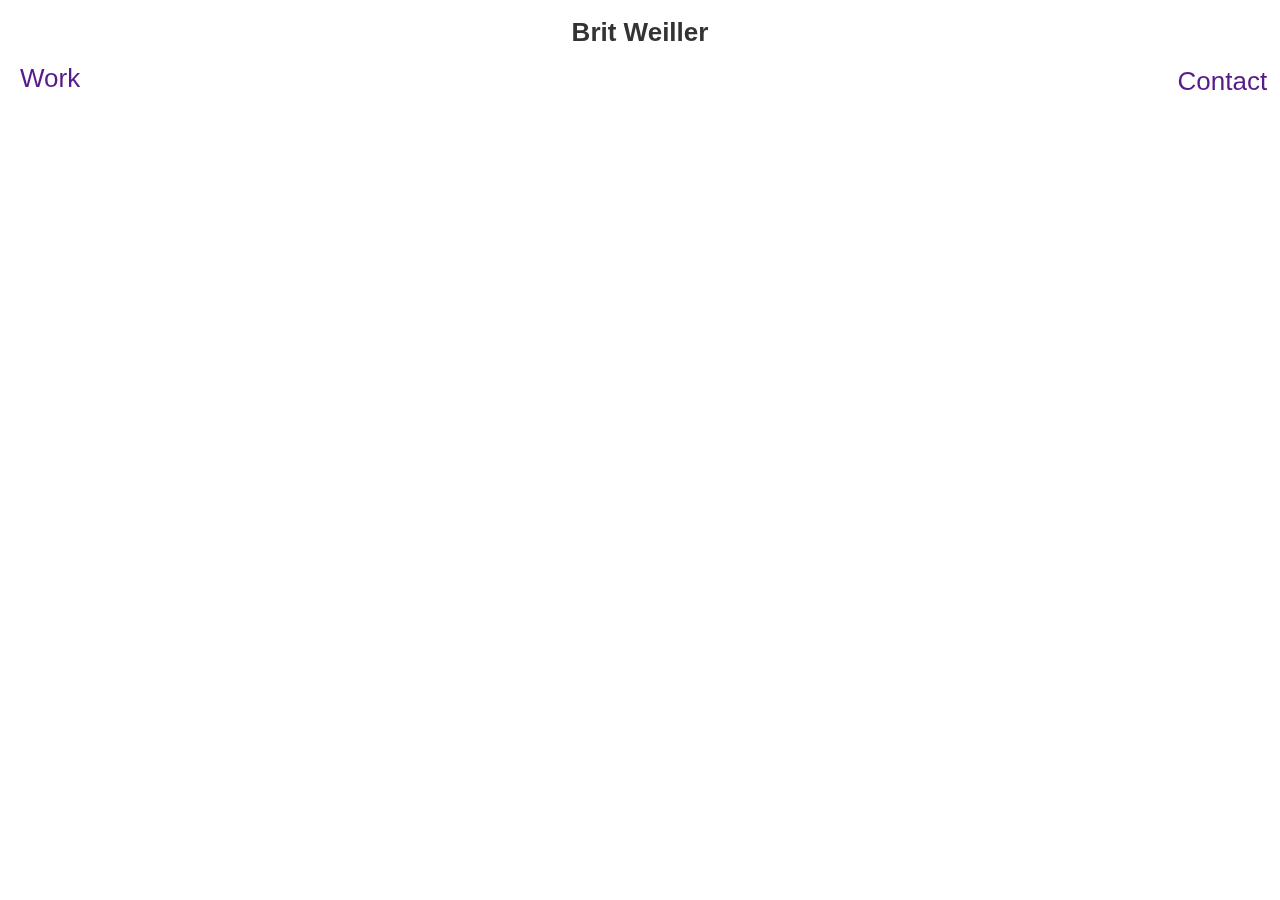
==== index.html @ 8a814f05 "1" ====
<!DOCTYPE html>
<html lang="en">
<head>
    <meta charset="UTF-8">
    <meta http-equiv="X-UA-Compatible" content="IE=edge">
    <meta name="viewport" content="width=device-width, initial-scale=1.0"><link rel="stylesheet" href="style.css">
    <title>Document</title>
</head>
<body>
<div class="menu-header">
    <a href="" class="link-work">Work</a>

  <h1>Brit Weiller</h1>

    <a href="" class="link-Contact">Contact</a>
</div>



</body>
</html>
---- style.css ----
body{
    font-family: Arial, Helvetica, sans-serif;
}
.menu-header{
    height: 60px;
    position: fixed;
    display: block;
    top: 0;
    left: 0;
    width: 100%;
    box-sizing: border-box;
    color: #333
}
.link-work{
    position: absolute;
    top: 25px;
    left: 20px;
    text-decoration: none;
    font-size: 26px;
    margin-top: 38px;
   
}
h1{
   text-align: center;
    font-size: 26px;
}
.link-Contact{
   text-decoration: none;
   margin-left: 92vw;
   margin-bottom: 7px;
   font-size: 26px;
 

}
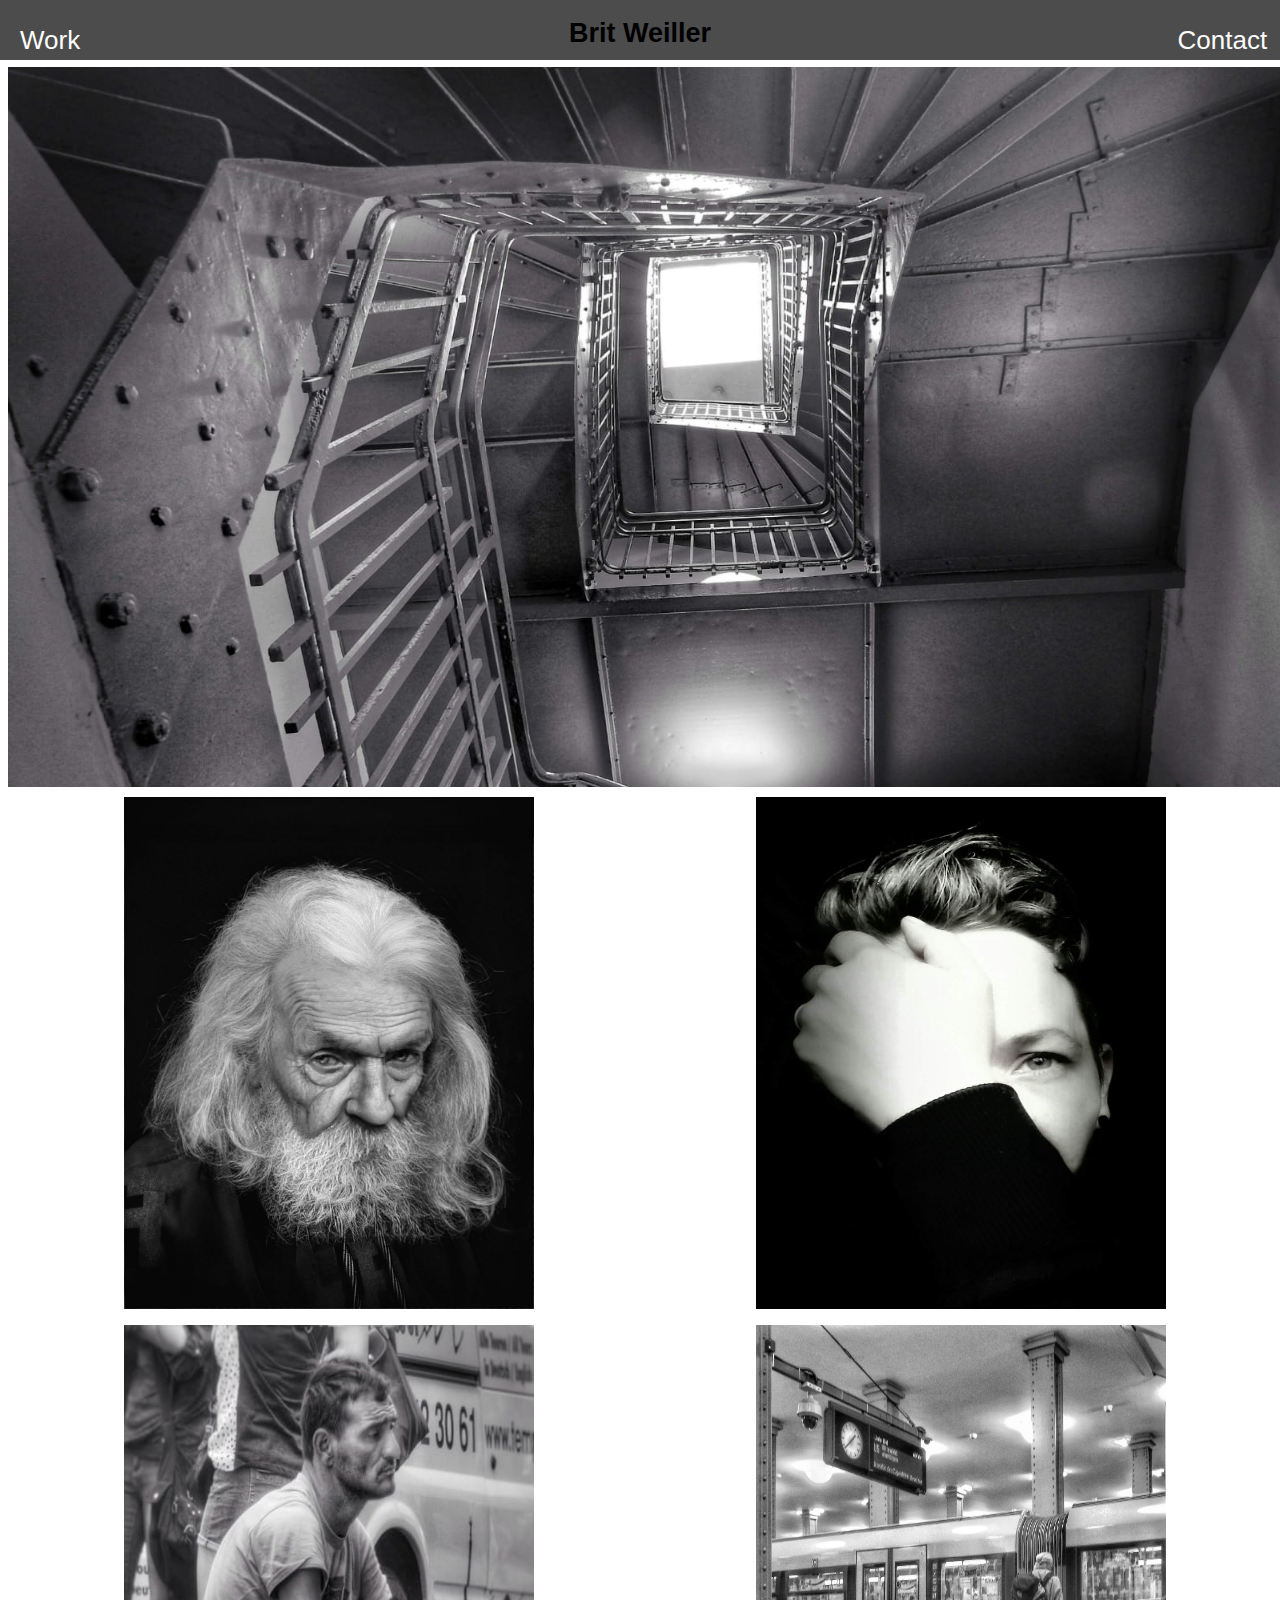
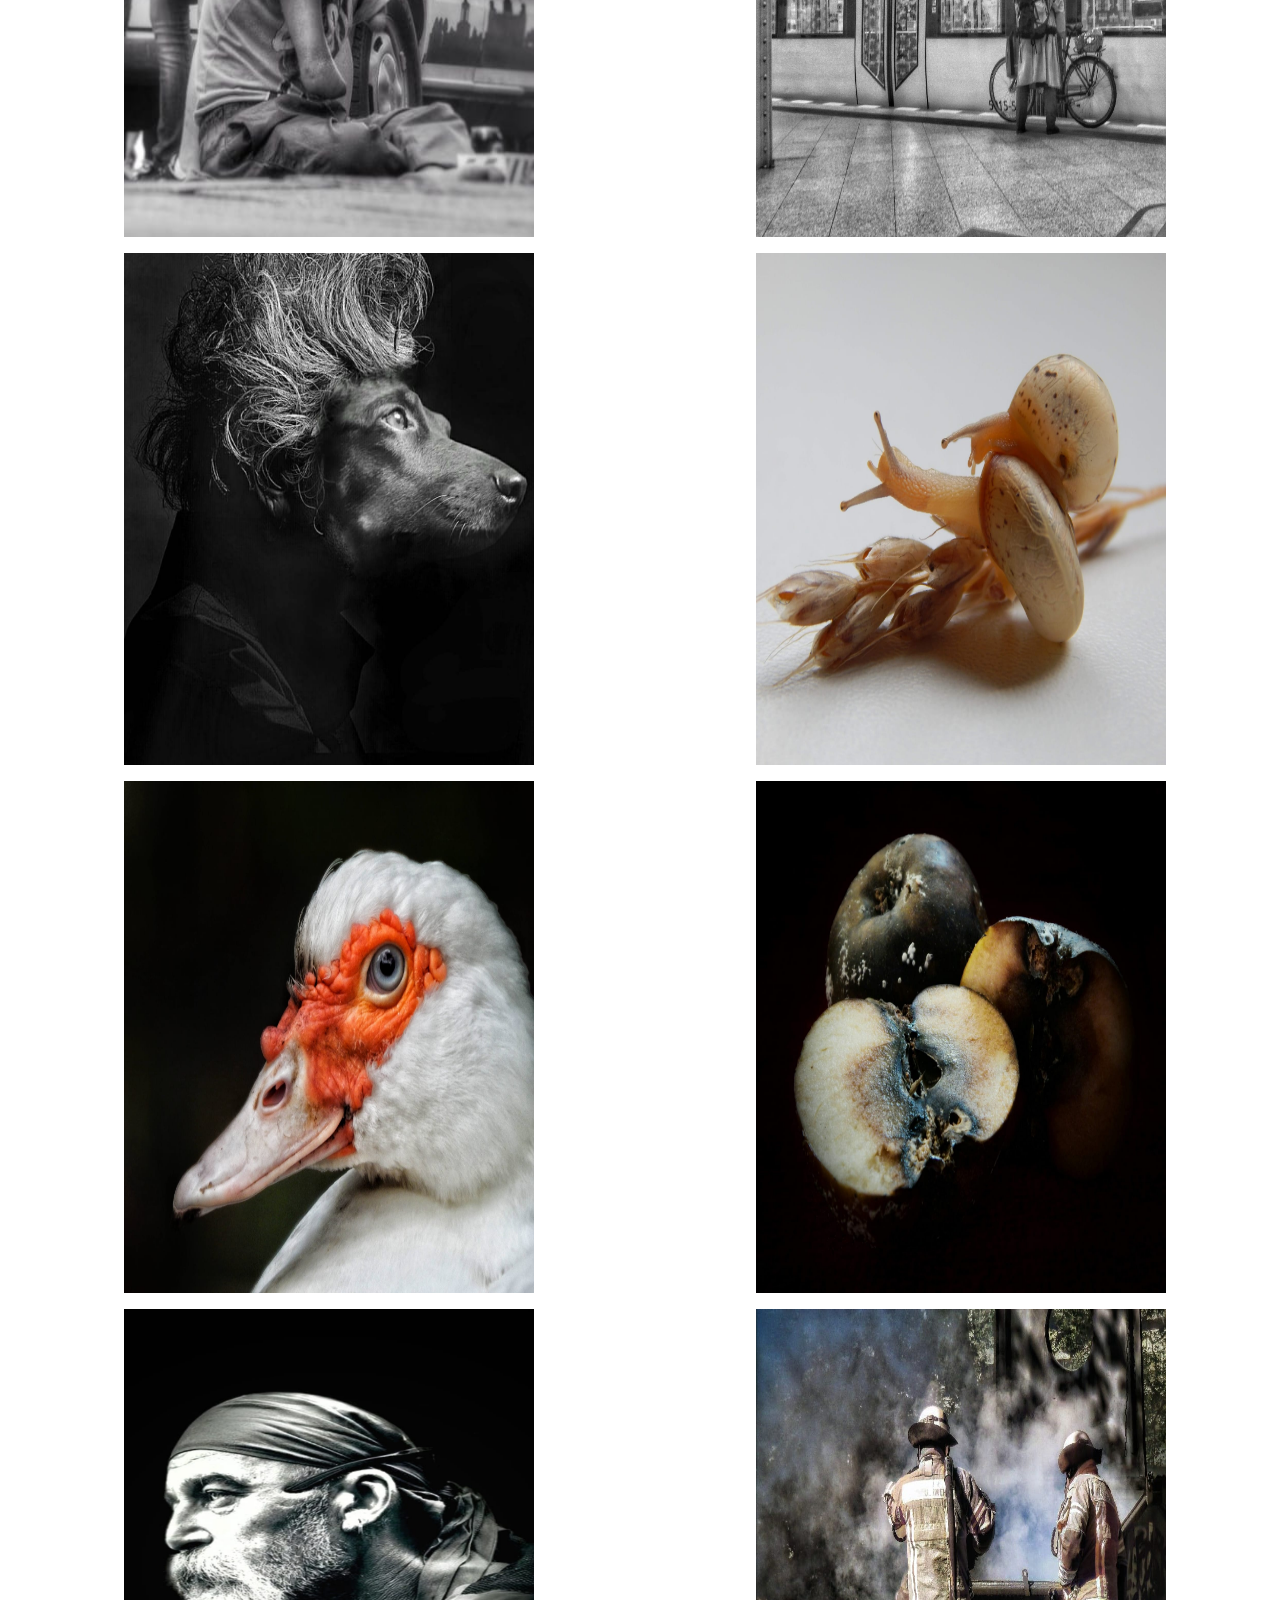
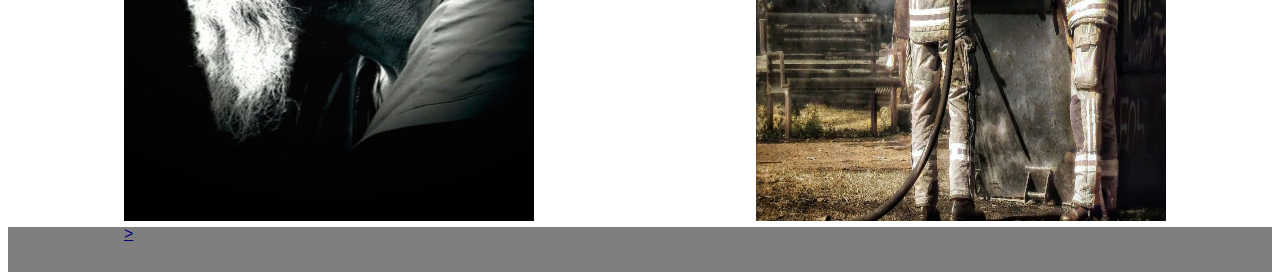
==== commit 13d7c2a0: "projekt push" ====
--- a/index.html
+++ b/index.html
@@ -6,15 +6,36 @@
     <meta name="viewport" content="width=device-width, initial-scale=1.0"><link rel="stylesheet" href="style.css">
     <title>Document</title>
 </head>
-<body>
+<body><h1>Brit Weiller</h1>
 <div class="menu-header">
-    <a href="" class="link-work">Work</a>
+    <a href="work.html" class="link-work">Work</a>
+<a href="form.html" class="link-Contact">Contact</a>
+  
 
-  <h1>Brit Weiller</h1>
+    
+</div>
+<main>
+    <div class="front"></div>
 
-    <a href="" class="link-Contact">Contact</a>
-</div>
+    <div class="scroll">
+        <div class="left">
+<div class="pic" id="eins" ><a href="/images/IMG-20210802-WA0012.jpg" target="blank" ><img src="/images/IMG-20210802-WA0012.jpg" height="512px" width="410px" alt=""></div></a><br>
+<div class="pic" id="zwei" ><a href="/images/IMG-20210802-WA0015(1).jpg" target="blank" ><img src="images/IMG-20210802-WA0015(1).jpg" height="512px" width="410px" alt=""></a></div><br>
+<div class="pic" id="drei" ><a href="/images/IMG-20210802-WA0028.jpg" target="blank" ><img src="/images/IMG-20210802-WA0028.jpg" height="512px" width="410px" alt=""></a></div><br>
+<div class="pic" id="vier" ><a href="/images/IMG-20210802-WA0037.jpg" target="blank" ><img src="/images/IMG-20210802-WA0037.jpg" height="512px" width="410px" alt=""></a></div><br>
+<div class="pic" id="fuenf" ><a href="/images/IMG-20210802-WA0003.jpg" target="blank" ><img src="/images/IMG-20210802-WA0003.jpg" height="512px" width="410px" alt=""</a>></div><br>
+        </div><div class="right">
+            <div class="pic" id="sechs" ><a href="images/IMG-20210802-WA0033.jpg" target="blank"><img src="/images/IMG-20210802-WA0033.jpg"height="512px" width="410px" alt=""></a></div><br>
+            <div class="pic" id="sieben"><a href="images/IMG-20210802-WA0044.jpg" target="blank"><img src="/images/IMG-20210802-WA0044.jpg" height="512px" width="410px" alt=""></a></div><br>
+            <div class="pic" id="acht"><a href="images/IMG-20210802-WA0035.jpg" target="blank"><img src="/images/IMG-20210802-WA0035.jpg" height="512px" width="410px" alt=""></a></div><br>
+            <div class="pic" id="neun"><a href="images/IMG-20210802-WA0038.jpg" target="blank"><img src="/images/IMG-20210802-WA0038.jpg" height="512px" width="410px" alt=""></a></div><br>
+            <div class="pic" id="zehn"><a href="/images/IMG-20210802-WA0009.jpg" target="blank" ><img src="/images/IMG-20210802-WA0009.jpg" height="512px" width="410px" alt=""></a></div><br>
+        </div>
+    </div>
+</main>
+<footer>
 
+</footer>
 
 
 </body>
--- a/style.css
+++ b/style.css
@@ -2,14 +2,16 @@
     font-family: Arial, Helvetica, sans-serif;
 }
 .menu-header{
+    background-color: black;
+    opacity: 70%;
     height: 60px;
     position: fixed;
-    display: block;
+    display: flex;
     top: 0;
     left: 0;
-    width: 100%;
+    width: 100vw;
     box-sizing: border-box;
-    color: #333
+    color: rgb(250, 240, 240)
 }
 .link-work{
     position: absolute;
@@ -17,18 +19,209 @@
     left: 20px;
     text-decoration: none;
     font-size: 26px;
-    margin-top: 38px;
+  
+    color: rgb(253, 252, 252);
    
+}
+.link-work:hover{
+    font-size: 28px;
 }
 h1{
    text-align: center;
-    font-size: 26px;
+    font-size: 27px;
+    color: rgb(0, 0, 0);
+    
+}
+h2{
+    text-align: center;
+    margin-top: 20%;
+    font-size: 30px;
+    font-family: Arial, Helvetica, sans-serif;
 }
 .link-Contact{
    text-decoration: none;
    margin-left: 92vw;
-   margin-bottom: 7px;
+   margin-top: 25px;
    font-size: 26px;
+ color: rgb(253, 251, 251);
  
 
-}+}
+.link-Contact:hover{
+font-size: 28px;
+}
+
+.contact{
+   margin-left: 45%;
+   margin-top: 0%;
+}
+.i{
+    margin-right: ;
+}
+.workframe{
+
+    width: 100vw;
+    display: flex;
+    justify-content: center;
+    align-items: center;
+    flex-direction: column;
+
+
+}
+.whead{
+    margin-top: 0%;
+}
+.wart{
+    margin-left: 40px;
+    margin-right: 40px;
+}
+.workpic{
+    height: 300px;
+    width: 300px;
+    background-image: url(/images/IMG-20210802-WA0033.jpg);
+    background-size: cover;
+    background-position: center;
+    border-radius: 50%;
+    }
+main{
+    margin: 0;
+    padding: 0;
+
+}
+.front{
+    height: 80vh;
+    width: 100vw;
+    background-image: url(/images/IMG-20210802-WA0027.jpg);
+    background-size: cover;
+}
+.scroll{
+    display: flex;
+    justify-content: space-around;
+    align-items: center;
+}
+
+ img:hover{
+
+width: 415px;
+height: 517px;
+    
+}
+
+.pic{
+    margin-top: 10px;
+    height: 500px;
+    width: 400px;
+    
+}
+#eins{
+ 
+    background-size: cover;
+    background-position: center;
+    background-repeat: no-repeat;
+}
+.back a{
+    text-decoration: none;
+    color: black;
+    font-family: Arial, Helvetica, sans-serif;
+    
+}
+footer{
+    width: 100%;
+    height:5vh;
+    background-color: black;
+    opacity: 50%;
+}
+
+.logo{
+    display: flex;
+    flex-direction: column;
+    
+}
+.circle{
+
+margin-left: 47%;
+
+    height: 70px;
+    width: 70px;
+    border: 2px solid black;
+    border-radius: 50%;
+    display: flex;
+    justify-content: center;
+    flex-direction: column;
+    align-items: center;
+    animation: circleturn  1s reverse; 
+    animation-duration:3s;
+}
+.b{
+    font-size: 30px;
+  animation: slideb  4s;
+  
+}
+.w{
+    font-size: 30px;
+    animation: slidew  4s;
+}
+
+
+@keyframes slideb{
+    from {transform: translate(360px);}
+    to {transform: translate(0px);}
+}
+@keyframes slidew{
+    from {transform: translate(-360px);}
+    to{transform: translate(0px);}
+}
+@keyframes circleturn {
+    from{transform: rotate(0deg);}
+    to{transform: rotate(360deg);}
+}
+@media screen and (max-width:768px){
+   .front{
+       height: 50vh;
+       background-position: center;
+   }
+   .contact{
+       margin-left: 40%;
+       margin-top: 0%;
+   }
+   
+   
+    .link-Contact{
+        margin-left: 86%;
+    }
+    .scroll{
+        flex-direction: column;
+        
+        
+    }
+    .scroll img{
+        width: 350px;
+        margin-left: 25px;
+        
+    }
+}
+@media screen and (max-width: 360px) { 
+h1{
+    margin-right: 18px;
+}
+    .front{
+        height: 50vh;
+        background-position: center;
+    }
+     .link-Contact{
+         margin-left: 72%;
+     }
+     .contact{
+         margin-left: 20%;
+         margin-top: 0%;
+     }
+     
+     .scroll img{
+         width: 350px;
+         margin-left: 25px;
+         
+     }
+     .circle{
+         margin-left: 37%;
+     }
+ }
